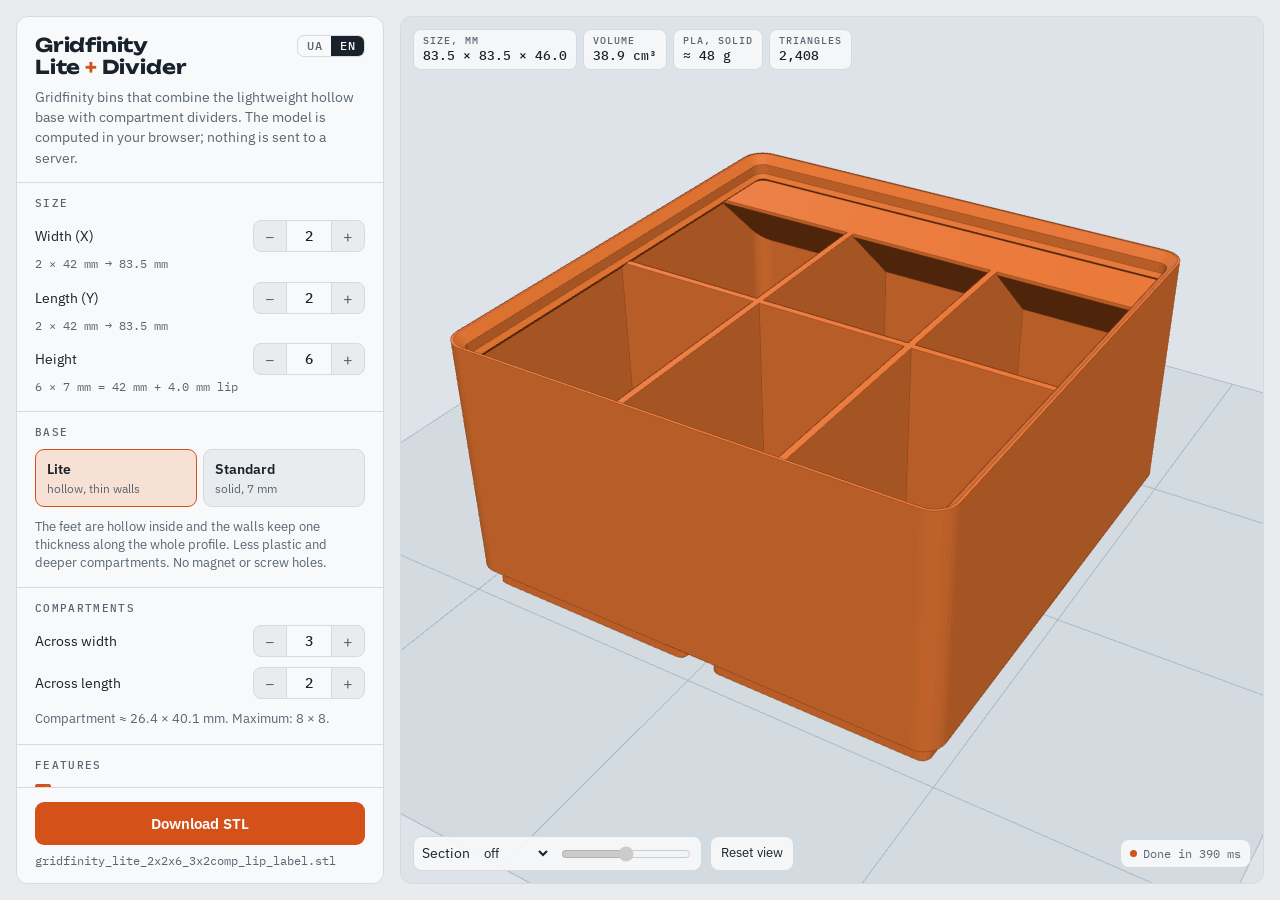
==== web/index.html @ 4b9eaf1f "Gridfinity bin generator: lite hollow base combined with dividers, STL built in the browser Parametr" ====
<!doctype html>
<html lang="uk">
<head>
<meta charset="utf-8">
<meta name="viewport" content="width=device-width, initial-scale=1, viewport-fit=cover">
<title>Gridfinity Lite + Divider</title>
<meta name="description" content="Генератор контейнерів Gridfinity з легкою порожнистою основою та перегородками на відсіки. STL рахується прямо в браузері.">
<meta property="og:title" content="Gridfinity Lite + Divider">
<meta property="og:description" content="Контейнери Gridfinity з легкою основою і перегородками. STL прямо в браузері.">
<meta name="theme-color" content="#d4521a">
<link rel="icon" href="favicon.svg" type="image/svg+xml">
<link rel="preconnect" href="https://fonts.googleapis.com">
<link rel="preconnect" href="https://fonts.gstatic.com" crossorigin>
<link rel="stylesheet" href="https://fonts.googleapis.com/css2?family=IBM+Plex+Mono:wght@400;500&family=IBM+Plex+Sans:wght@400;500;600&family=Unbounded:wght@500;700&display=swap">
<link rel="stylesheet" href="css/style.css">
<script type="importmap">
{ "imports": {
  "three": "./vendor/three/three.module.min.js",
  "three/addons/": "./vendor/three/addons/"
} }
</script>
<script type="module" src="js/main.js"></script>
</head>
<body>
<div class="app">
  <aside class="rail" aria-label="Parameters">
    <div class="rail-scroll">
      <header class="brand">
        <div class="brand-row">
          <h1>Gridfinity Lite <span class="plus">+</span> Divider</h1>
          <div class="lang" role="group" aria-label="Language">
            <button type="button" id="lang-uk" data-lang="uk" aria-pressed="true">UA</button>
            <button type="button" id="lang-en" data-lang="en" aria-pressed="false">EN</button>
          </div>
        </div>
        <p class="lede" data-i18n="lede"></p>
      </header>

      <section class="group" aria-labelledby="h-size">
        <h2 id="h-size" data-i18n="size"></h2>
        <div class="field">
          <label for="ux" data-i18n="width"></label>
          <span class="stepper"><button type="button" data-step="-1" data-for="ux" aria-label="−">−</button><input id="ux" type="number" min="1" max="10" step="1" inputmode="numeric"><button type="button" data-step="1" data-for="ux" aria-label="+">+</button></span>
          <span class="sub" id="ux-sub"></span>
        </div>
        <div class="field">
          <label for="uy" data-i18n="length"></label>
          <span class="stepper"><button type="button" data-step="-1" data-for="uy" aria-label="−">−</button><input id="uy" type="number" min="1" max="10" step="1" inputmode="numeric"><button type="button" data-step="1" data-for="uy" aria-label="+">+</button></span>
          <span class="sub" id="uy-sub"></span>
        </div>
        <div class="field">
          <label for="uz" data-i18n="height"></label>
          <span class="stepper"><button type="button" data-step="-1" data-for="uz" aria-label="−">−</button><input id="uz" type="number" min="1" max="20" step="1" inputmode="numeric"><button type="button" data-step="1" data-for="uz" aria-label="+">+</button></span>
          <span class="sub" id="uz-sub"></span>
        </div>
      </section>

      <section class="group" aria-labelledby="h-base">
        <h2 id="h-base" data-i18n="base"></h2>
        <div class="seg" role="radiogroup" aria-labelledby="h-base">
          <label><input type="radio" name="base" id="base-lite" value="lite"><strong data-i18n="lite"></strong><small data-i18n="liteShort"></small></label>
          <label><input type="radio" name="base" id="base-std" value="std"><strong data-i18n="std"></strong><small data-i18n="stdShort"></small></label>
        </div>
        <p class="hint" id="base-hint"></p>
        <div id="std-only" class="stack" hidden>
          <label class="check"><input type="checkbox" id="magnets"><span data-i18n="magnets"></span></label>
          <label class="check"><input type="checkbox" id="screws"><span data-i18n="screws"></span></label>
          <div class="field">
            <label for="magD" data-i18n="magD"></label>
            <input class="num" id="magD" type="number" min="3" max="10" step="0.1" inputmode="decimal">
          </div>
        </div>
      </section>

      <section class="group" aria-labelledby="h-comp">
        <h2 id="h-comp" data-i18n="comp"></h2>
        <div class="field">
          <label for="cx" data-i18n="compX"></label>
          <span class="stepper"><button type="button" data-step="-1" data-for="cx" aria-label="−">−</button><input id="cx" type="number" min="1" max="12" step="1" inputmode="numeric"><button type="button" data-step="1" data-for="cx" aria-label="+">+</button></span>
        </div>
        <div class="field">
          <label for="cy" data-i18n="compY"></label>
          <span class="stepper"><button type="button" data-step="-1" data-for="cy" aria-label="−">−</button><input id="cy" type="number" min="1" max="12" step="1" inputmode="numeric"><button type="button" data-step="1" data-for="cy" aria-label="+">+</button></span>
        </div>
        <p class="hint" id="comp-hint"></p>
      </section>

      <section class="group" aria-labelledby="h-feat">
        <h2 id="h-feat" data-i18n="features"></h2>
        <label class="check"><input type="checkbox" id="lip"><span data-i18n="lip"></span></label>
        <label class="check"><input type="checkbox" id="label"><span data-i18n="label"></span></label>
        <label class="check indent" id="labelRows-wrap"><input type="checkbox" id="labelRows"><span data-i18n="labelRows"></span></label>
        <label class="check"><input type="checkbox" id="scoop"><span data-i18n="scoop"></span></label>
        <p class="hint warn" id="scoop-note" hidden data-i18n="scoopNote"></p>
      </section>

      <section class="group">
        <details class="adv" id="adv">
          <summary data-i18n="advanced"></summary>
          <div class="inner">
            <div class="field"><label for="wall" data-i18n="wall"></label><input class="num" id="wall" type="number" min="0.6" max="1.8" step="0.05" inputmode="decimal"></div>
            <div class="field" id="floor-wrap"><label for="floor" data-i18n="floor"></label><input class="num" id="floor" type="number" min="0.4" max="2" step="0.05" inputmode="decimal"></div>
            <div class="field"><label for="divT" data-i18n="divT"></label><input class="num" id="divT" type="number" min="0.6" max="4" step="0.1" inputmode="decimal"></div>
            <div class="field"><label for="divLower" data-i18n="divLower"></label><input class="num" id="divLower" type="number" min="0" max="130" step="0.5" inputmode="decimal"></div>
            <div class="field"><label for="scoopR" data-i18n="scoopR"></label><input class="num" id="scoopR" type="number" min="0" max="40" step="0.5" inputmode="decimal"></div>
            <p class="hint" data-i18n="advHint"></p>
            <button type="button" class="btn-link" id="reset-params" data-i18n="resetParams"></button>
          </div>
        </details>
      </section>

      <section class="group spec" aria-label="Spec">
        <span data-i18n="spec1"></span>
        <span data-i18n="spec2"></span>
        <span><span data-i18n="credit"></span> <a href="https://gridfinity.bouwens.co/" target="_blank" rel="noopener">gridfinity.bouwens.co</a></span>
        <span><a href="https://github.com/fastiuk/gridfinity-lite-divider" target="_blank" rel="noopener" data-i18n="source"></a></span>
      </section>
    </div>

    <div class="export">
      <button type="button" class="btn-primary" id="download" disabled><span data-i18n="download"></span></button>
      <span class="fname" id="fname"></span>
    </div>
  </aside>

  <main class="stage" aria-label="3D preview">
    <canvas id="view"></canvas>
    <div class="hud" aria-live="polite">
      <div class="chip"><span data-i18n="dims"></span><b id="hud-dims">—</b></div>
      <div class="chip"><span data-i18n="vol"></span><b id="hud-vol">—</b></div>
      <div class="chip"><span data-i18n="mass"></span><b id="hud-mass">—</b></div>
      <div class="chip"><span data-i18n="tris"></span><b id="hud-tris">—</b></div>
    </div>
    <div class="viewbar">
      <div class="tool">
        <label for="sec-mode" data-i18n="section"></label>
        <select id="sec-mode">
          <option value="off" data-i18n="secOff"></option>
          <option value="x" data-i18n="secX"></option>
          <option value="y" data-i18n="secY"></option>
        </select>
        <input type="range" id="sec-pos" min="-100" max="100" value="0" aria-label="Section position" disabled>
      </div>
      <div class="tool"><button type="button" id="reset-view" data-i18n="reset"></button></div>
      <div class="status busy" id="status" role="status"><span class="dot"></span><span id="status-text">…</span></div>
    </div>
  </main>
</div>
<noscript><p class="noscript">This generator needs JavaScript. / Для генератора потрібен JavaScript.</p></noscript>
</body>
</html>
---- web/css/style.css ----
/* Layout: workbench. Parameter rail on the left, live 3D stage fills the rest; on phones the stage sits on top. */
:root {
  --bg: #e8ecef;
  --panel: #f7f9fa;
  --ink: #19212a;
  --muted: #5a6571;
  --line: #d3dae0;
  --accent: #d4521a;
  --accent-strong: #b0410f;
  --accent-ink: #ffffff;
  --accent-soft: #f7e1d4;
  --stage: #dde3e8;
  --grid: #aab6c0;
  --plate: #d3dae0;
  --model: #ee7a33;
  --model-back: #8a3a12;
  --edge: #6b2c0b;
  --focus: #1f6feb;
  --danger: #b4232a;
  --f-display: "Unbounded", "IBM Plex Sans", system-ui, sans-serif;
  --f-body: "IBM Plex Sans", system-ui, -apple-system, "Segoe UI", Roboto, sans-serif;
  --f-mono: "IBM Plex Mono", ui-monospace, "SF Mono", Menlo, Consolas, monospace;
  color-scheme: light;
}
@media (prefers-color-scheme: dark) {
  :root:not([data-theme="light"]) {
    --bg: #101418; --panel: #171c21; --ink: #e3e8ec; --muted: #94a1ad; --line: #2a333b;
    --accent: #f07636; --accent-strong: #ff9257; --accent-ink: #1c0d04; --accent-soft: #3b2417;
    --stage: #1a2026; --grid: #3a4650; --plate: #20272e; --model: #f08a46; --model-back: #5c2a10;
    --edge: #2a1206; --focus: #6ea8ff; --danger: #ff7b80;
    color-scheme: dark;
  }
}
:root[data-theme="dark"] {
  --bg: #101418; --panel: #171c21; --ink: #e3e8ec; --muted: #94a1ad; --line: #2a333b;
  --accent: #f07636; --accent-strong: #ff9257; --accent-ink: #1c0d04; --accent-soft: #3b2417;
  --stage: #1a2026; --grid: #3a4650; --plate: #20272e; --model: #f08a46; --model-back: #5c2a10;
  --edge: #2a1206; --focus: #6ea8ff; --danger: #ff7b80;
  color-scheme: dark;
}

[hidden] { display: none !important; }
*, *::before, *::after { box-sizing: border-box; }
html, body { height: 100%; }
body {
  margin: 0;
  background: var(--bg);
  color: var(--ink);
  font: 14px/1.45 var(--f-body);
  -webkit-text-size-adjust: 100%;
}
button, input, select { font: inherit; color: inherit; }
:focus-visible { outline: 2px solid var(--focus); outline-offset: 2px; }

.app {
  display: grid;
  grid-template-columns: minmax(300px, 368px) minmax(0, 1fr);
  gap: 16px;
  height: 100%;
  padding-top: max(16px, env(safe-area-inset-top, 0px));
  padding-bottom: max(16px, env(safe-area-inset-bottom, 0px));
  padding-left: max(16px, env(safe-area-inset-left, 0px));
  padding-right: max(16px, env(safe-area-inset-right, 0px));
}

/* ---------- rail ---------- */
.rail {
  min-width: 0;
  min-height: 0;
  display: flex;
  flex-direction: column;
  background: var(--panel);
  border: 1px solid var(--line);
  border-radius: 12px;
  overflow: hidden;
}
.rail-scroll { overflow-y: auto; flex: 1 1 auto; min-height: 0; }
.brand { padding: 18px 18px 14px; display: grid; gap: 8px; border-bottom: 1px solid var(--line); }
.brand-row { display: flex; align-items: flex-start; justify-content: space-between; gap: 12px; }
h1 {
  margin: 0;
  font: 700 19px/1.15 var(--f-display);
  letter-spacing: -0.01em;
  text-wrap: balance;
}
h1 .plus { color: var(--accent); }
.lede { margin: 0; color: var(--muted); max-width: 60ch; }
.lang { display: inline-flex; border: 1px solid var(--line); border-radius: 7px; overflow: hidden; flex: none; }
.lang button {
  border: 0; background: transparent; padding: 4px 9px; cursor: pointer;
  font: 500 12px/1 var(--f-mono); letter-spacing: .04em; color: var(--muted);
}
.lang button[aria-pressed="true"] { background: var(--ink); color: var(--panel); }

.group { padding: 14px 18px 16px; display: grid; gap: 10px; border-bottom: 1px solid var(--line); }
.group:last-child { border-bottom: 0; }
.stack { display: grid; gap: 8px; }
h2 {
  margin: 0;
  font: 500 11px/1.2 var(--f-mono);
  text-transform: uppercase;
  letter-spacing: .12em;
  color: var(--muted);
}
.field { display: grid; grid-template-columns: minmax(0, 1fr) auto; align-items: center; gap: 4px 12px; }
.field > label { min-width: 0; }
.field .sub { grid-column: 1 / -1; font: 12px/1.3 var(--f-mono); color: var(--muted); font-variant-numeric: tabular-nums; }
.hint { margin: 0; font-size: 12.5px; color: var(--muted); max-width: 60ch; }
.hint.warn { color: var(--accent-strong); }

.stepper { display: inline-flex; align-items: stretch; border: 1px solid var(--line); border-radius: 8px; overflow: hidden; background: var(--bg); }
.stepper button {
  width: 32px; border: 0; background: transparent; cursor: pointer; font-size: 16px; line-height: 1; color: var(--muted);
}
.stepper button:hover { background: var(--accent-soft); color: var(--ink); }
.stepper input {
  width: 46px; border: 0; border-inline: 1px solid var(--line); background: var(--panel);
  text-align: center; padding: 6px 2px; font: 500 14px/1 var(--f-mono); font-variant-numeric: tabular-nums;
  -moz-appearance: textfield; appearance: textfield;
}
.stepper input::-webkit-outer-spin-button, .stepper input::-webkit-inner-spin-button { -webkit-appearance: none; margin: 0; }
input.num {
  width: 78px; border: 1px solid var(--line); border-radius: 8px; background: var(--bg);
  padding: 6px 8px; text-align: right; font: 500 13.5px/1 var(--f-mono); font-variant-numeric: tabular-nums;
}

.seg { display: grid; grid-template-columns: 1fr 1fr; gap: 6px; }
.seg label {
  position: relative; display: grid; gap: 2px; padding: 9px 11px; cursor: pointer;
  border: 1px solid var(--line); border-radius: 9px; background: var(--bg);
}
.seg input { position: absolute; opacity: 0; pointer-events: none; }
.seg strong { font-weight: 600; }
.seg small { color: var(--muted); font-size: 12px; line-height: 1.3; }
.seg label:has(input:checked) { border-color: var(--accent); background: var(--accent-soft); }
.seg label:has(input:focus-visible) { outline: 2px solid var(--focus); outline-offset: 2px; }

.check { display: flex; align-items: flex-start; gap: 10px; cursor: pointer; }
.check input { margin: 2px 0 0; width: 16px; height: 16px; accent-color: var(--accent); flex: none; }
.check.disabled { opacity: .5; cursor: default; }
.indent { padding-left: 26px; }

details.adv > summary {
  cursor: pointer; list-style: none; display: flex; align-items: center; justify-content: space-between;
  font: 500 11px/1.2 var(--f-mono); text-transform: uppercase; letter-spacing: .12em; color: var(--muted);
}
details.adv > summary::-webkit-details-marker { display: none; }
details.adv > summary::after { content: "+"; font-size: 15px; }
details.adv[open] > summary::after { content: "−"; }
details.adv .inner { display: grid; gap: 10px; margin-top: 12px; }
.btn-link {
  justify-self: start; border: 0; background: none; padding: 0; cursor: pointer;
  color: var(--accent-strong); text-decoration: underline; text-underline-offset: 2px; font-size: 13px;
}

.spec { font: 12px/1.5 var(--f-mono); color: var(--muted); display: grid; gap: 4px; }
.spec a { color: inherit; }

.export { padding: 14px 18px; border-top: 1px solid var(--line); display: grid; gap: 8px; background: var(--panel); }
.btn-primary {
  border: 0; border-radius: 9px; padding: 11px 14px; cursor: pointer;
  background: var(--accent); color: var(--accent-ink); font-weight: 600; font-size: 15px;
  display: flex; align-items: center; justify-content: center; gap: 8px;
}
.btn-primary:hover { filter: brightness(1.06); }
.btn-primary:disabled { opacity: .55; cursor: progress; filter: none; }
.fname { font: 12px/1.3 var(--f-mono); color: var(--muted); overflow-wrap: anywhere; }

/* ---------- stage ---------- */
.stage {
  position: relative; min-width: 0; min-height: 0;
  border-radius: 12px; overflow: hidden; background: var(--stage); border: 1px solid var(--line);
}
#view { display: block; width: 100%; height: 100%; touch-action: none; cursor: grab; }
#view:active { cursor: grabbing; }
.hud {
  position: absolute; top: 12px; left: 12px; right: 12px;
  display: flex; flex-wrap: wrap; gap: 6px; pointer-events: none;
}
.chip {
  background: color-mix(in srgb, var(--panel) 88%, transparent);
  border: 1px solid var(--line); border-radius: 8px; padding: 5px 9px;
  display: grid; gap: 1px;
}
.chip span { font: 500 10px/1.2 var(--f-mono); letter-spacing: .1em; text-transform: uppercase; color: var(--muted); }
.chip b { font: 500 13px/1.25 var(--f-mono); font-variant-numeric: tabular-nums; }
.viewbar {
  position: absolute; left: 12px; bottom: 12px; right: 12px;
  display: flex; flex-wrap: wrap; align-items: center; gap: 8px; pointer-events: none;
}
.viewbar > * { pointer-events: auto; }
.tool {
  display: inline-flex; align-items: center; gap: 8px;
  background: color-mix(in srgb, var(--panel) 92%, transparent);
  border: 1px solid var(--line); border-radius: 9px; padding: 5px 8px;
}
.tool select, .tool button {
  border: 0; background: transparent; cursor: pointer; font-size: 13px; padding: 2px 2px;
}
.tool input[type="range"] { width: 130px; accent-color: var(--accent); }
.status {
  margin-left: auto; font: 12px/1.3 var(--f-mono); color: var(--muted);
  background: color-mix(in srgb, var(--panel) 92%, transparent);
  border: 1px solid var(--line); border-radius: 9px; padding: 6px 9px; max-width: 100%;
}
.status.err { color: var(--danger); }
.status .dot {
  display: inline-block; width: 7px; height: 7px; border-radius: 50%; background: var(--accent);
  margin-right: 6px; vertical-align: 1px;
}
.status.busy .dot { animation: pulse 0.9s ease-in-out infinite; }
@keyframes pulse { 50% { opacity: .25; } }
@media (prefers-reduced-motion: reduce) { .status.busy .dot { animation: none; } }

.noscript { position: fixed; inset: auto 16px 16px; padding: 12px; background: var(--panel); border: 1px solid var(--line); border-radius: 9px; }

@media (max-width: 820px) {
  html, body { height: auto; }
  .app { grid-template-columns: minmax(0, 1fr); height: auto; }
  .stage { height: min(60vh, 520px); min-height: 320px; order: -1; }
  .rail { overflow: visible; }
  .rail-scroll { overflow: visible; }
  .export { position: sticky; bottom: 0; border-radius: 0 0 12px 12px; }
  .tool input[type="range"] { width: 96px; }
}
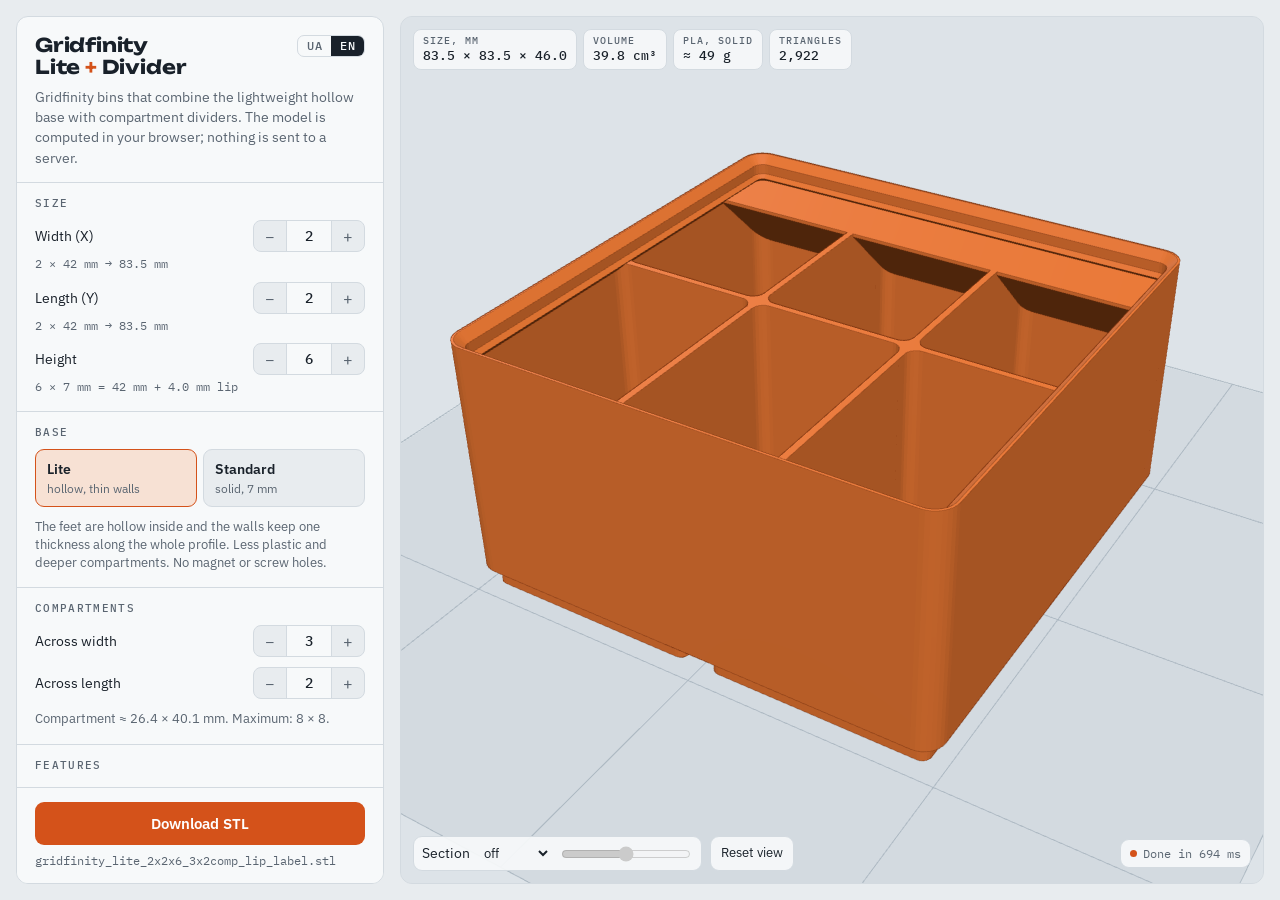
==== commit 334cf080: "Inner fillets at the floor and between dividers; thin stacking lip option Compartments are cut as ro" ====
--- a/web/index.html
+++ b/web/index.html
@@ -87,7 +87,17 @@
 
       <section class="group" aria-labelledby="h-feat">
         <h2 id="h-feat" data-i18n="features"></h2>
-        <label class="check"><input type="checkbox" id="lip"><span data-i18n="lip"></span></label>
+        <span id="lip-label" data-i18n="lip"></span>
+        <div class="seg three" role="radiogroup" aria-labelledby="lip-label">
+          <label><input type="radio" name="lip" id="lip-standard" value="standard"><strong data-i18n="lipStd"></strong></label>
+          <label><input type="radio" name="lip" id="lip-thin" value="thin"><strong data-i18n="lipThin"></strong></label>
+          <label><input type="radio" name="lip" id="lip-none" value="none"><strong data-i18n="lipNone"></strong></label>
+        </div>
+        <p class="hint" id="lip-hint"></p>
+        <div class="field">
+          <label for="fillet" data-i18n="fillet"></label>
+          <input class="num" id="fillet" type="number" min="0" max="5" step="0.5" inputmode="decimal">
+        </div>
         <label class="check"><input type="checkbox" id="label"><span data-i18n="label"></span></label>
         <label class="check indent" id="labelRows-wrap"><input type="checkbox" id="labelRows"><span data-i18n="labelRows"></span></label>
         <label class="check"><input type="checkbox" id="scoop"><span data-i18n="scoop"></span></label>
--- a/web/css/style.css
+++ b/web/css/style.css
@@ -125,6 +125,8 @@
 }
 
 .seg { display: grid; grid-template-columns: 1fr 1fr; gap: 6px; }
+.seg.three { grid-template-columns: repeat(3, 1fr); }
+.seg.three label { padding: 8px 6px; text-align: center; }
 .seg label {
   position: relative; display: grid; gap: 2px; padding: 9px 11px; cursor: pointer;
   border: 1px solid var(--line); border-radius: 9px; background: var(--bg);
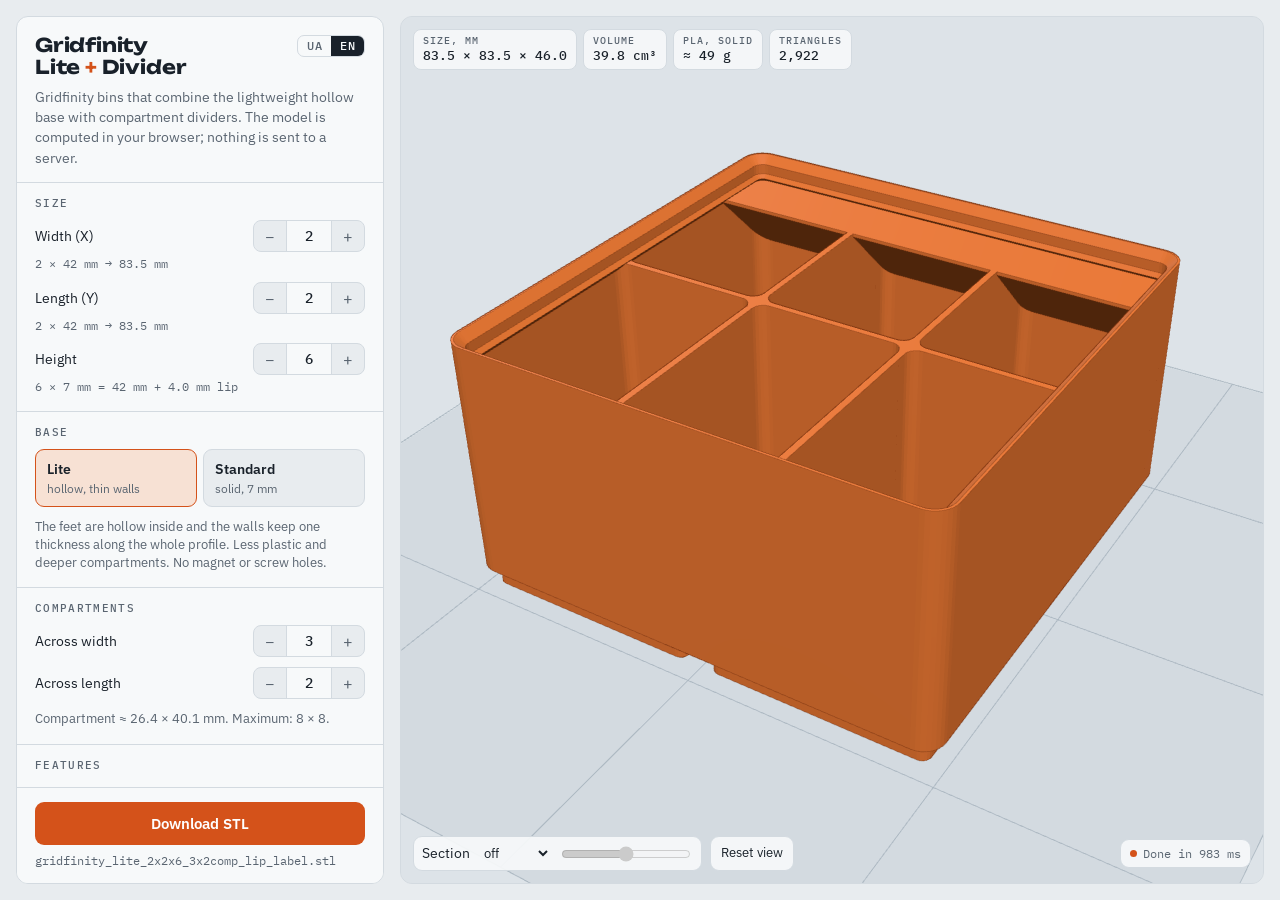
==== commit ece880e4: "Cache-busting for scripts and styles on deploy; form tolerates missing controls GitHub Pages serves " ====
--- a/web/index.html
+++ b/web/index.html
@@ -12,14 +12,20 @@
 <link rel="preconnect" href="https://fonts.googleapis.com">
 <link rel="preconnect" href="https://fonts.gstatic.com" crossorigin>
 <link rel="stylesheet" href="https://fonts.googleapis.com/css2?family=IBM+Plex+Mono:wght@400;500&family=IBM+Plex+Sans:wght@400;500;600&family=Unbounded:wght@500;700&display=swap">
-<link rel="stylesheet" href="css/style.css">
+<link rel="stylesheet" href="css/style.css?v=__ASSET_VERSION__">
+<!-- __ASSET_VERSION__ is replaced with the commit SHA on deploy, so a new release never mixes with cached scripts. -->
 <script type="importmap">
 { "imports": {
   "three": "./vendor/three/three.module.min.js",
-  "three/addons/": "./vendor/three/addons/"
+  "three/addons/": "./vendor/three/addons/",
+  "./js/geometry.js": "./js/geometry.js?v=__ASSET_VERSION__",
+  "./js/i18n.js": "./js/i18n.js?v=__ASSET_VERSION__",
+  "./js/kernel.js": "./js/kernel.js?v=__ASSET_VERSION__",
+  "./js/stl.js": "./js/stl.js?v=__ASSET_VERSION__",
+  "./js/viewer.js": "./js/viewer.js?v=__ASSET_VERSION__"
 } }
 </script>
-<script type="module" src="js/main.js"></script>
+<script type="module" src="js/main.js?v=__ASSET_VERSION__"></script>
 </head>
 <body>
 <div class="app">
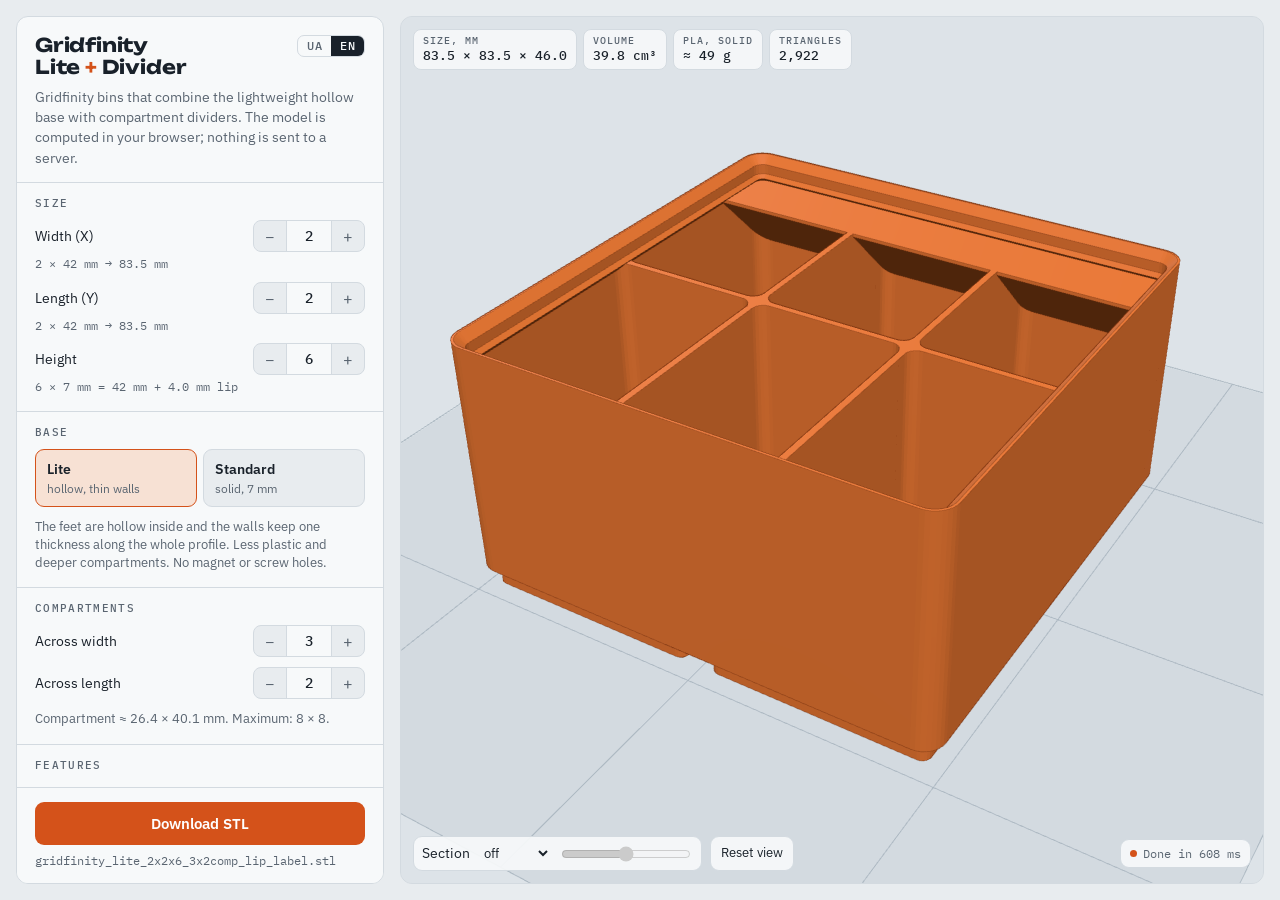
==== commit ba7df9d0: "Thin lip is now a single-level lip; the previous chamfer-only style becomes Ultra-thin Thin: 1.9 mm " ====
--- a/web/index.html
+++ b/web/index.html
@@ -94,10 +94,11 @@
       <section class="group" aria-labelledby="h-feat">
         <h2 id="h-feat" data-i18n="features"></h2>
         <span id="lip-label" data-i18n="lip"></span>
-        <div class="seg three" role="radiogroup" aria-labelledby="lip-label">
-          <label><input type="radio" name="lip" id="lip-standard" value="standard"><strong data-i18n="lipStd"></strong></label>
-          <label><input type="radio" name="lip" id="lip-thin" value="thin"><strong data-i18n="lipThin"></strong></label>
-          <label><input type="radio" name="lip" id="lip-none" value="none"><strong data-i18n="lipNone"></strong></label>
+        <div class="seg compact" role="radiogroup" aria-labelledby="lip-label">
+          <label><input type="radio" name="lip" id="lip-standard" value="standard"><strong data-i18n="lipStd"></strong><small data-i18n="lipStdShort"></small></label>
+          <label><input type="radio" name="lip" id="lip-thin" value="thin"><strong data-i18n="lipThin"></strong><small data-i18n="lipThinShort"></small></label>
+          <label><input type="radio" name="lip" id="lip-ultrathin" value="ultrathin"><strong data-i18n="lipUltra"></strong><small data-i18n="lipUltraShort"></small></label>
+          <label><input type="radio" name="lip" id="lip-none" value="none"><strong data-i18n="lipNone"></strong><small data-i18n="lipNoneShort"></small></label>
         </div>
         <p class="hint" id="lip-hint"></p>
         <div class="field">
--- a/web/css/style.css
+++ b/web/css/style.css
@@ -125,8 +125,7 @@
 }
 
 .seg { display: grid; grid-template-columns: 1fr 1fr; gap: 6px; }
-.seg.three { grid-template-columns: repeat(3, 1fr); }
-.seg.three label { padding: 8px 6px; text-align: center; }
+.seg.compact label { padding: 7px 10px; }
 .seg label {
   position: relative; display: grid; gap: 2px; padding: 9px 11px; cursor: pointer;
   border: 1px solid var(--line); border-radius: 9px; background: var(--bg);
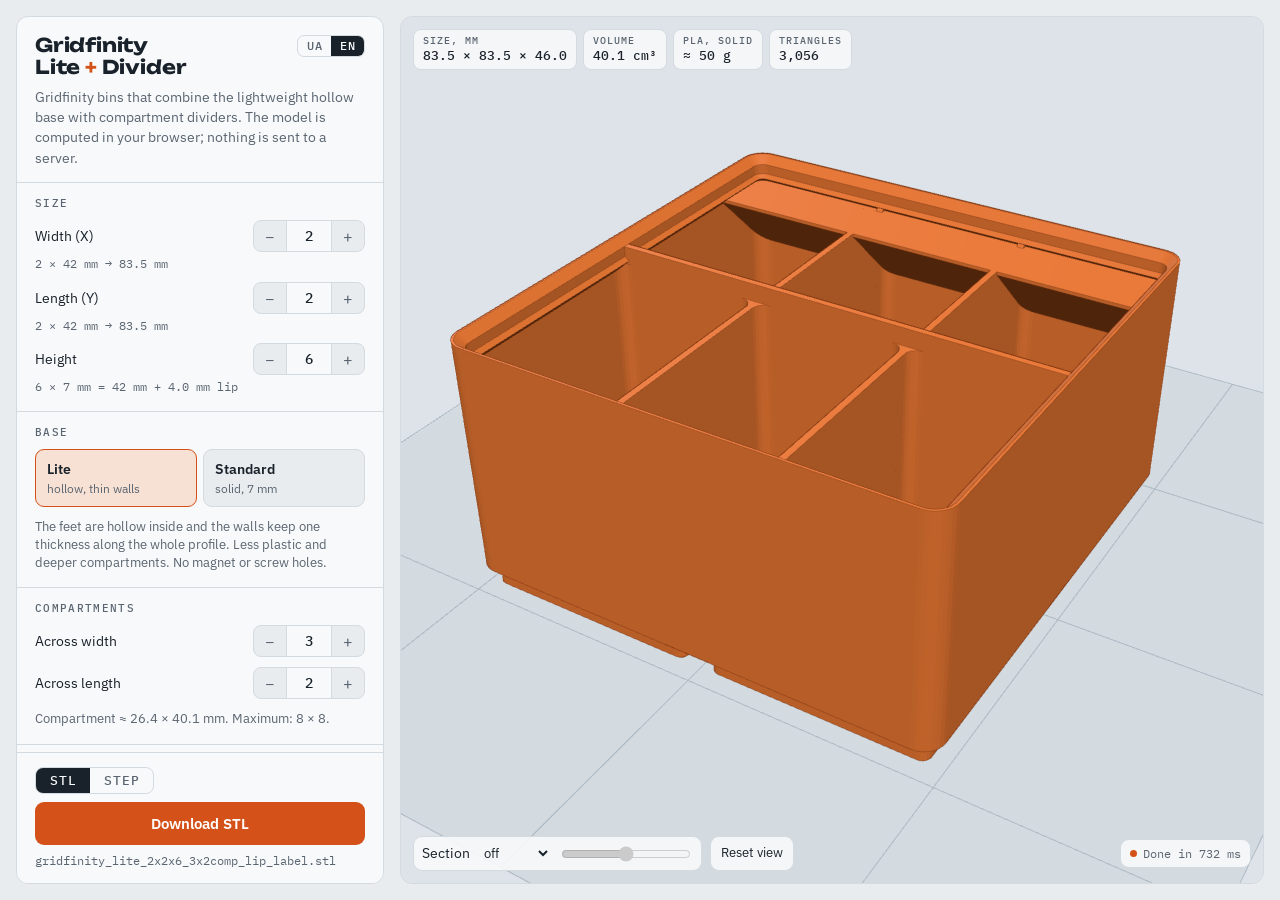
==== commit 063d44b5: "Raised dividers on grid lines, divider-to-lip ramps, STEP export Dividers that sit on a grid line ri" ====
--- a/web/index.html
+++ b/web/index.html
@@ -22,6 +22,7 @@
   "./js/i18n.js": "./js/i18n.js?v=__ASSET_VERSION__",
   "./js/kernel.js": "./js/kernel.js?v=__ASSET_VERSION__",
   "./js/stl.js": "./js/stl.js?v=__ASSET_VERSION__",
+  "./js/step.js": "./js/step.js?v=__ASSET_VERSION__",
   "./js/viewer.js": "./js/viewer.js?v=__ASSET_VERSION__"
 } }
 </script>
@@ -105,6 +106,8 @@
           <label for="fillet" data-i18n="fillet"></label>
           <input class="num" id="fillet" type="number" min="0" max="5" step="0.5" inputmode="decimal">
         </div>
+        <label class="check" id="gridTall-wrap"><input type="checkbox" id="gridTall"><span data-i18n="gridTall"></span></label>
+        <p class="hint" id="grid-hint"></p>
         <label class="check"><input type="checkbox" id="label"><span data-i18n="label"></span></label>
         <label class="check indent" id="labelRows-wrap"><input type="checkbox" id="labelRows"><span data-i18n="labelRows"></span></label>
         <label class="check"><input type="checkbox" id="scoop"><span data-i18n="scoop"></span></label>
@@ -135,8 +138,13 @@
     </div>
 
     <div class="export">
-      <button type="button" class="btn-primary" id="download" disabled><span data-i18n="download"></span></button>
+      <div class="fmt" role="radiogroup" aria-label="File format">
+        <label><input type="radio" name="fmt" id="fmt-stl" value="stl"><span>STL</span></label>
+        <label><input type="radio" name="fmt" id="fmt-step" value="step"><span>STEP</span></label>
+      </div>
+      <button type="button" class="btn-primary" id="download" disabled><span id="download-label"></span></button>
       <span class="fname" id="fname"></span>
+      <p class="hint" id="step-note" hidden data-i18n="stepNote"></p>
     </div>
   </aside>
 
--- a/web/css/style.css
+++ b/web/css/style.css
@@ -158,6 +158,12 @@
 .spec a { color: inherit; }
 
 .export { padding: 14px 18px; border-top: 1px solid var(--line); display: grid; gap: 8px; background: var(--panel); }
+.fmt { display: inline-flex; justify-self: start; border: 1px solid var(--line); border-radius: 8px; overflow: hidden; }
+.fmt label { position: relative; cursor: pointer; }
+.fmt input { position: absolute; opacity: 0; pointer-events: none; }
+.fmt span { display: block; padding: 5px 14px; font: 500 12.5px/1.2 var(--f-mono); letter-spacing: .06em; color: var(--muted); }
+.fmt label:has(input:checked) span { background: var(--ink); color: var(--panel); }
+.fmt label:has(input:focus-visible) { outline: 2px solid var(--focus); outline-offset: -2px; }
 .btn-primary {
   border: 0; border-radius: 9px; padding: 11px 14px; cursor: pointer;
   background: var(--accent); color: var(--accent-ink); font-weight: 600; font-size: 15px;
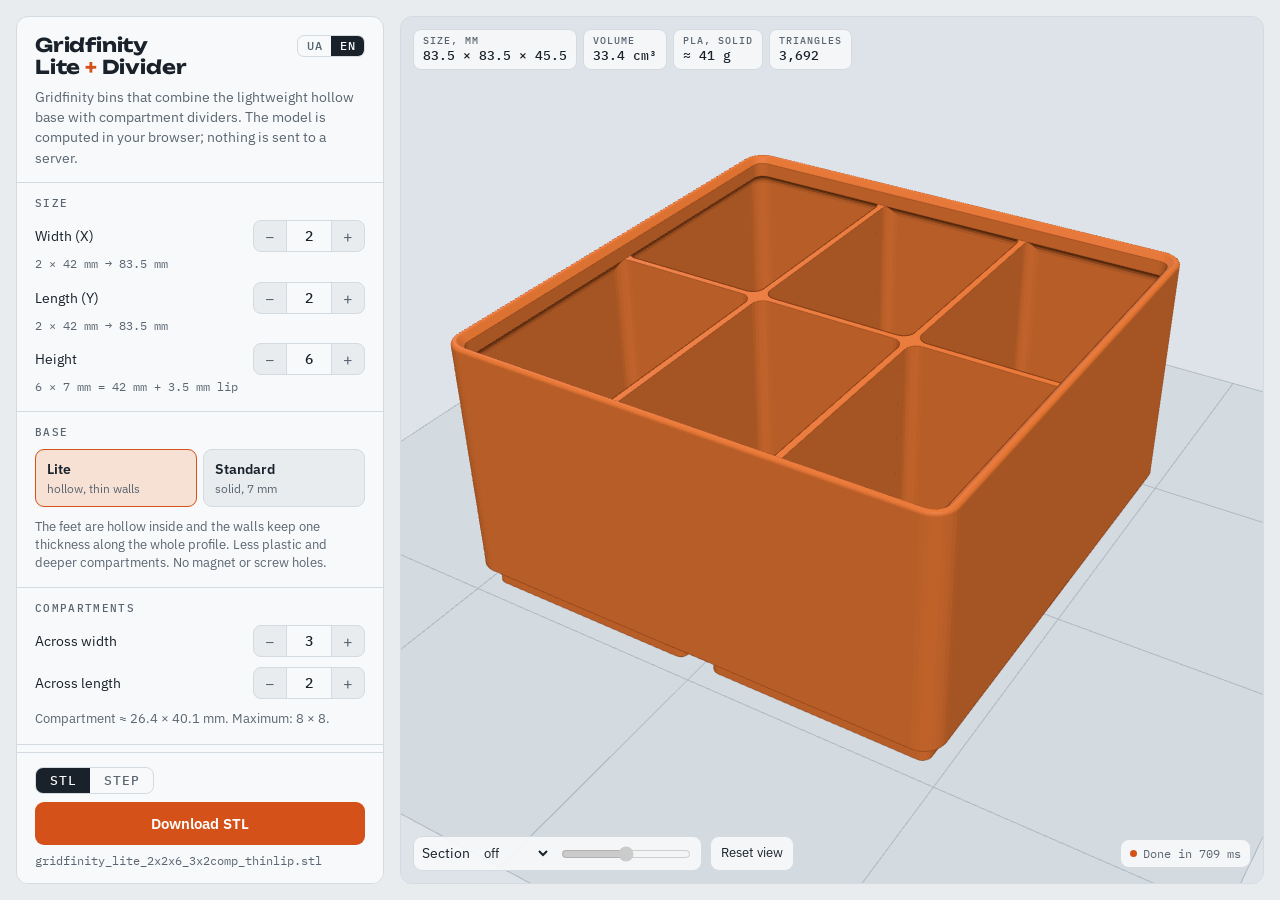
==== commit 53aafbeb: "Rework in the style of gridfinity-rebuilt Dividers and label tabs end at the nominal height, level w" ====
--- a/web/index.html
+++ b/web/index.html
@@ -106,8 +106,6 @@
           <label for="fillet" data-i18n="fillet"></label>
           <input class="num" id="fillet" type="number" min="0" max="5" step="0.5" inputmode="decimal">
         </div>
-        <label class="check" id="gridTall-wrap"><input type="checkbox" id="gridTall"><span data-i18n="gridTall"></span></label>
-        <p class="hint" id="grid-hint"></p>
         <label class="check"><input type="checkbox" id="label"><span data-i18n="label"></span></label>
         <label class="check indent" id="labelRows-wrap"><input type="checkbox" id="labelRows"><span data-i18n="labelRows"></span></label>
         <label class="check"><input type="checkbox" id="scoop"><span data-i18n="scoop"></span></label>
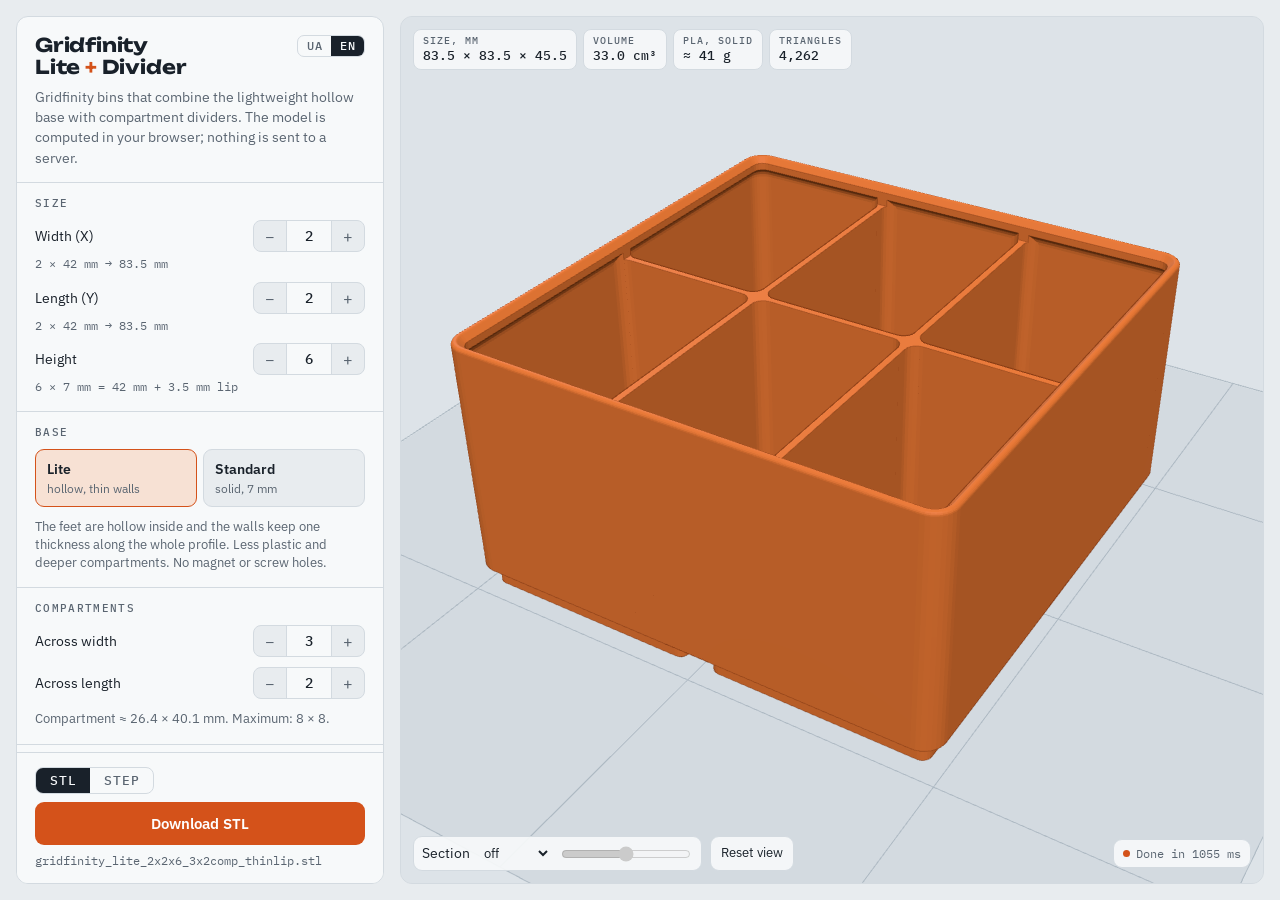
==== commit dbf7241d: "Bring back raised dividers on grid lines Dividers on a grid line can rise into the gap between a sta" ====
--- a/web/index.html
+++ b/web/index.html
@@ -106,6 +106,8 @@
           <label for="fillet" data-i18n="fillet"></label>
           <input class="num" id="fillet" type="number" min="0" max="5" step="0.5" inputmode="decimal">
         </div>
+        <label class="check" id="gridTall-wrap"><input type="checkbox" id="gridTall"><span data-i18n="gridTall"></span></label>
+        <p class="hint" id="grid-hint"></p>
         <label class="check"><input type="checkbox" id="label"><span data-i18n="label"></span></label>
         <label class="check indent" id="labelRows-wrap"><input type="checkbox" id="labelRows"><span data-i18n="labelRows"></span></label>
         <label class="check"><input type="checkbox" id="scoop"><span data-i18n="scoop"></span></label>
